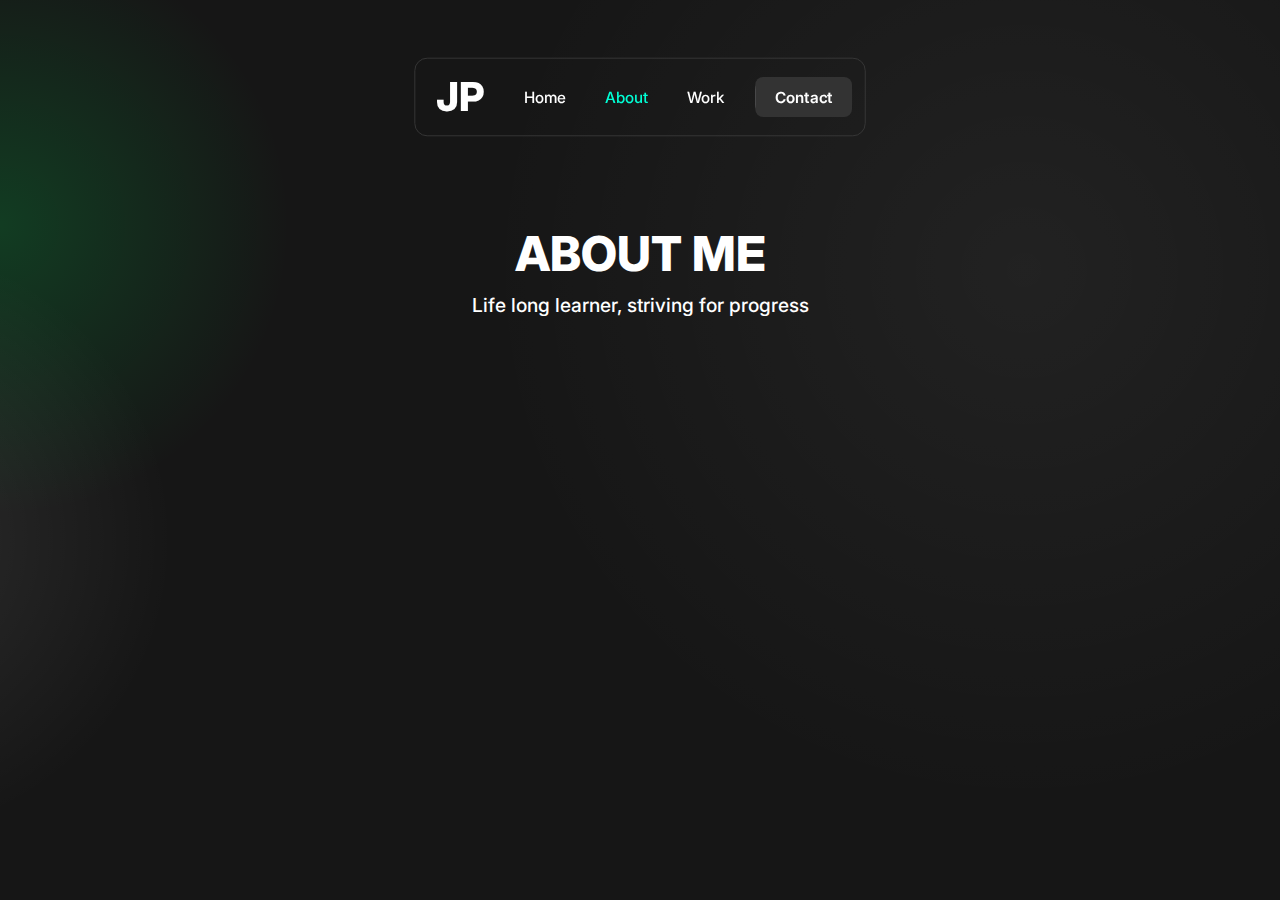
==== about-me.html @ a3877808 "First Upload + added .idea to gitignore" ====
<html lang="cz">

<head>
  <meta charset="UTF-8" />
  <meta name="viewport" content="width=device-width, initial-scale=1.0" />
  <link rel="stylesheet" href="reset.css" />
  <link rel="preconnect" href="https://fonts.googleapis.com" />
  <link rel="preconnect" href="https://fonts.gstatic.com" crossorigin />
  <link
    href="https://fonts.googleapis.com/css2?family=Gabarito:wght@400..900&family=Happy+Monkey&family=Inter:ital,opsz,wght@0,14..32,100..900;1,14..32,100..900&family=Karla:ital,wght@0,200..800;1,200..800&family=Roboto:ital,wght@0,100;0,300;0,400;0,500;0,700;0,900;1,100;1,300;1,400;1,500;1,700;1,900&display=swap"
    rel="stylesheet" />
  <link rel="stylesheet" href="about-me-styles.css" />
  <title>Jan Páleník</title>
</head>

<body>
  <nav>
    <ul class="nav-items">
      <li><p id="logo">JP</p></li>
      <li><a href="index.html" id="scroll-to-top">Home</a></li>
      <li><a id="about" href="about-me.html">About</a></li>
      <li><a href="...">Work</a></li>
      <li><button class="btn">Contact</button></li>
    </ul>
  </nav>
  <header>
    <section class="heading">
      <h1>ABOUT ME</h1>
      <p id="subtitle"> <span>Life long learner, striving for progress</p>
    </section>
  </header>
  <main>
  </main>
  <footer>
  </footer>
  <script src="index.js"></script>
</body>

</html>
---- about-me-styles.css ----
/* Root styles */
:root {
  --text: #fff;
  --background-color: #161616;
  --font: 'Inter', sans-serif;
}

.heading{
  display: flex;
  flex-direction: column;
  justify-content: center;
  align-items: center;

}
h1 {
  display: flex;
  align-items: center;
  padding-top: 14rem;
  justify-content: center;
  font-size: 3em;
  font-weight: 800;
}

#subtitle {

}

p,
a {
  font-size: 1.2rem;
  font-weight: 500;
  transition-duration: 0.3s;
  padding: 10px;
  border: solid 0px transparent;
  border-radius: 1rem;
  display: inline-block;
}

.btn {
  position: relative;
  font-size: 1.2rem;
  font-weight: 600;
  background: #bcbdc0;
  padding: 0.8rem 1.5rem;
  border-radius: 1rem;
  display: inline-block;
  border: none;
  outline: none;
  color: #FFF;
  cursor: pointer;
  z-index: 0;
}

#about {
  color: #00FFD5;
}

.btn::after {
  content: "";
  z-index: -1;
  position: absolute;
  width: 100%;
  height: 100%;
  background-color: #333;
  left: 0;
  top: 0;
  border-radius: 10px;
}

.btn::before {
  content: "";
  background: linear-gradient(
          45deg,
          #FF0000, #FF7300, #FFFB00, #48FF00,
          #00FFD5, #002BFF, #FF00C8, #FF0000
  );
  position: absolute;
  top: -2px;
  left: -2px;
  background-size: 600%;
  z-index: -1;
  width: calc(100% + 4px);
  height:  calc(100% + 4px);
  filter: blur(8px);
  animation: glowing 20s linear infinite;
  transition: opacity .3s ease-in-out;
  border-radius: 10px;
  opacity: 0;
}

@keyframes glowing {
  0% {background-position: 0 0;}
  50% {background-position: 400% 0;}
  100% {background-position: 0 0;}
}

.btn:hover::before {
  opacity: 1;
}

.btn:active:after {
  background: transparent;
}

a:hover {
  transform: translate(0, -0.2em);
  transition-timing-function: cubic-bezier(0.77,0,0.18,1);
  border-radius: 1rem;
}

body {
  background-color: var(--background-color);
  background-image:
    radial-gradient(circle at 0% 25%, rgba(0, 214, 83, 0.2) 0%, transparent 20%),
    radial-gradient(circle at -10% 60%, rgba(255, 255, 255, 0.1) 0%, transparent 20%),
    radial-gradient(circle at 80% 30%, rgba(255, 255, 255, 0.05) 0%, transparent 45%);
  font-family: var(--font);
  color: var(--text);
}


nav {
  position: fixed;
  box-sizing: border-box;
  display: flex;
  top: 0;
  align-items: center;
  width: 100%;
  padding: 3rem 6rem;
  font-size: 17px;
  left: 50%;
  gap:  2rem;
  transform: translateX(-50%);
  justify-content: center; /* Changed to add space between items */
  transition: opacity 0.3s ease-out;
}

.nav-hidden {
  opacity: 0; /* Class to hide the nav */
}


.nav-items {
  display: flex;
  gap: 1.8rem;
  align-items: center;
  border: solid 1px #3d3d3d;
  padding: 0.5rem 1rem;
  border-radius: 1rem;
  transform: scale(0.8);

}

#logo {
  font-weight: 800;
  font-size: 50px;
  position: sticky;
  transition: color;
}

#scroll-to-top {
  font-size: 1.2rem;
  font-weight: 500;
  transition-duration: 0.3s;
  padding: 10px;
  border: solid 0px transparent;
  border-radius: 1rem;
  display: inline-block;
}
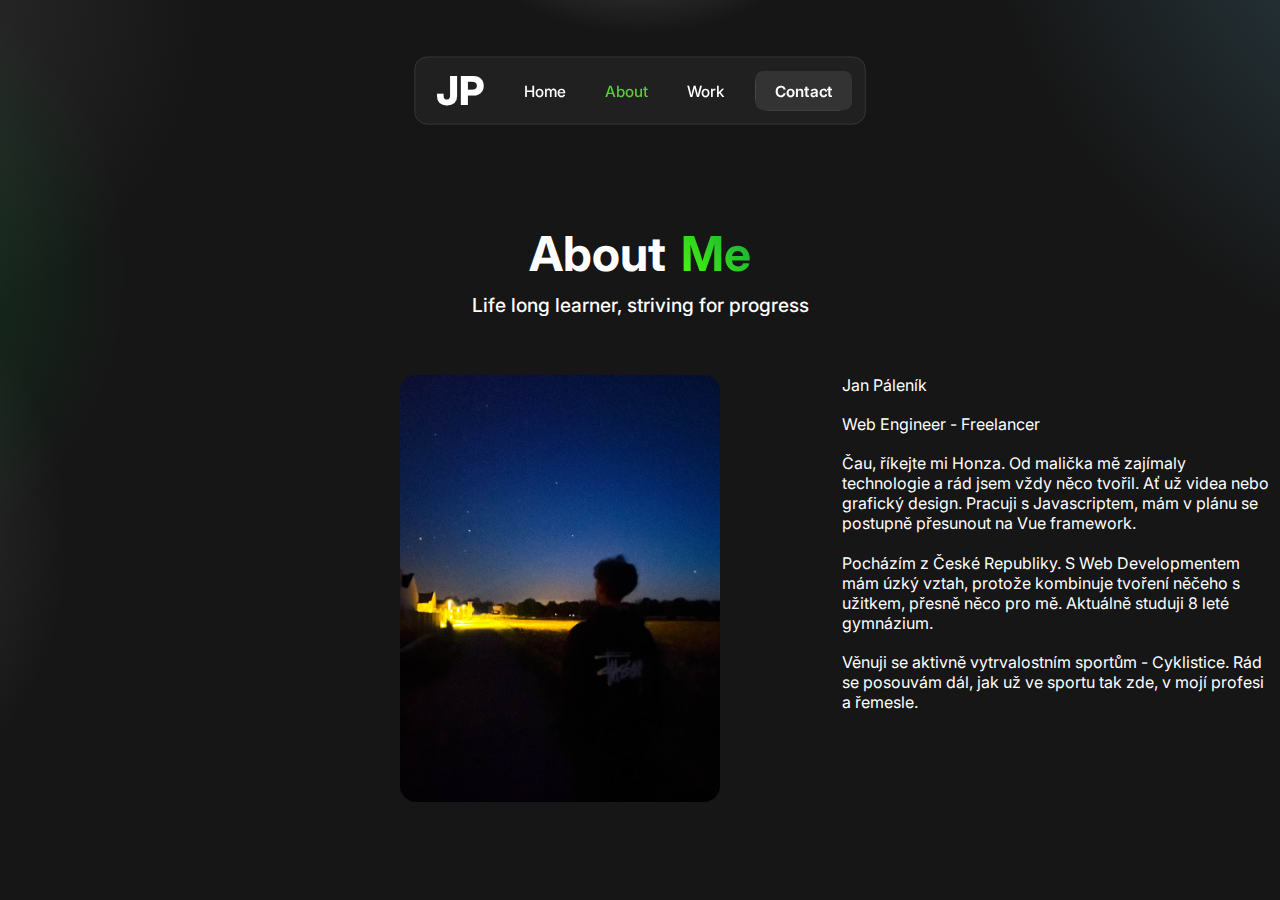
==== commit 06b3c0c1: "Worked on about me page, added graphic design, added layout to about me page. Hero page is finished " ====
--- a/about-me.html
+++ b/about-me.html
@@ -16,8 +16,8 @@
 <body>
   <nav>
     <ul class="nav-items">
-      <li><p id="logo">JP</p></li>
-      <li><a href="index.html" id="scroll-to-top">Home</a></li>
+      <li><a href="index.html" id="logo">JP</a></li>
+      <li><a href="index.html">Home</a></li>
       <li><a id="about" href="about-me.html">About</a></li>
       <li><a href="...">Work</a></li>
       <li><button class="btn">Contact</button></li>
@@ -25,12 +25,22 @@
   </nav>
   <header>
     <section class="heading">
-      <h1>ABOUT ME</h1>
+      <h1>About <span class="me">Me</span></h1>
       <p id="subtitle"> <span>Life long learner, striving for progress</p>
     </section>
   </header>
-  <main>
-  </main>
+<main>
+  <section class="paragraph">
+    <img src="IMG_2890-min.JPEG" alt="Jan Páleník">
+    <ul class="paragraph-list">
+      <li id="jan_palenik">Jan Páleník</li>
+      <li>Web Engineer - Freelancer</li>
+      <li>Čau, říkejte mi Honza. Od malička mě zajímaly technologie a rád jsem vždy něco tvořil. Ať už videa nebo grafický design. Pracuji s Javascriptem, mám v plánu se postupně přesunout na Vue framework.</li>
+      <li>Pocházím z České Republiky. S Web Developmentem mám úzký vztah, protože kombinuje tvoření něčeho s užitkem, přesně něco pro mě. Aktuálně studuji 8 leté gymnázium.</li>
+      <li>Věnuji se aktivně vytrvalostním sportům - Cyklistice. Rád se posouvám dál, jak už ve sportu tak zde, v mojí profesi a řemesle.</li>
+    </ul>
+  </section>
+</main>
   <footer>
   </footer>
   <script src="index.js"></script>
--- a/about-me-styles.css
+++ b/about-me-styles.css
@@ -18,7 +18,14 @@
   padding-top: 14rem;
   justify-content: center;
   font-size: 3em;
-  font-weight: 800;
+  font-weight: 700;
+}
+
+.me {
+  margin-left: 0.3em;
+  background: linear-gradient(45deg ,#48FF00, rgba(17, 218, 87, 0.72));
+  -webkit-background-clip: text;
+  -webkit-text-fill-color: transparent;
 }
 
 #subtitle {
@@ -52,7 +59,7 @@
 }
 
 #about {
-  color: #00FFD5;
+  color: #58CC3C;
 }
 
 .btn::after {
@@ -110,14 +117,15 @@
 
 body {
   background-color: var(--background-color);
-  background-image:
-    radial-gradient(circle at 0% 25%, rgba(0, 214, 83, 0.2) 0%, transparent 20%),
-    radial-gradient(circle at -10% 60%, rgba(255, 255, 255, 0.1) 0%, transparent 20%),
-    radial-gradient(circle at 80% 30%, rgba(255, 255, 255, 0.05) 0%, transparent 45%);
+  background-image: radial-gradient(circle at 50% -25%, #BCBDC0 -10%, transparent 20%),
+  radial-gradient(circle at -10% 0%, rgba(255, 255, 255, 0.1) 0%, transparent 20%),
+  radial-gradient(circle at -15% 30%, rgba(0, 214, 83, 0.2) 0%, transparent 20%),
+  radial-gradient(circle at -20% 60%, #BCBDC0 -50%, transparent 20%),
+  radial-gradient(circle at 120% -20%, #334E58 0%, transparent 30%),
+  url('Noise & Texture.png'); /* Add the noise texture image */
   font-family: var(--font);
   color: var(--text);
 }
-
 
 nav {
   position: fixed;
@@ -141,17 +149,19 @@
 
 
 .nav-items {
+  background: rgba(44, 44, 44, 0.45);
   display: flex;
   gap: 1.8rem;
   align-items: center;
   border: solid 1px #3d3d3d;
-  padding: 0.5rem 1rem;
+  padding: 0.1em 1rem;
   border-radius: 1rem;
   transform: scale(0.8);
 
 }
 
 #logo {
+  border-radius: 1rem;
   font-weight: 800;
   font-size: 50px;
   position: sticky;
@@ -167,3 +177,32 @@
   border-radius: 1rem;
   display: inline-block;
 }
+
+.paragraph {
+  display: flex;
+}
+
+.paragraph-list {
+  display: flex;
+  flex-wrap: wrap;
+  word-break: auto-phrase;
+  flex-direction: column;
+}
+
+#jan_palenik {
+  margin-top: 3rem;
+}
+
+.paragraph-list li {
+  margin: 0.6rem;
+}
+
+
+img {
+  grid-row: 1;
+  border-radius: 1rem;
+  display: flex;
+  justify-content: space-between;
+  margin: 3rem 7em 0em 25rem;
+  width: 20em;
+}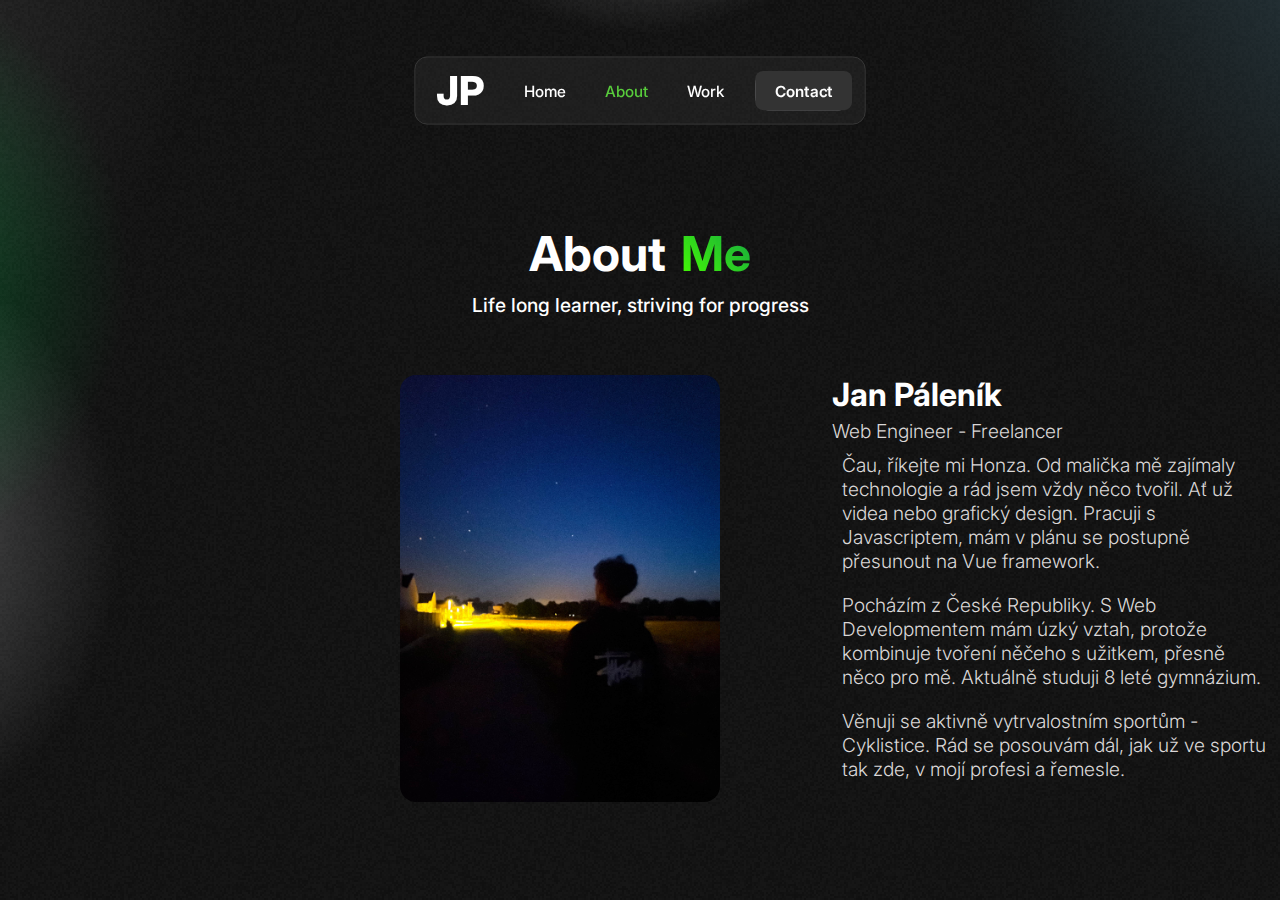
==== commit 80fb9096: "subtle changes of graphics" ====
--- a/about-me.html
+++ b/about-me.html
@@ -32,13 +32,13 @@
 <main>
   <section class="paragraph">
     <img src="IMG_2890-min.JPEG" alt="Jan Páleník">
-    <ul class="paragraph-list">
-      <li id="jan_palenik">Jan Páleník</li>
-      <li>Web Engineer - Freelancer</li>
-      <li>Čau, říkejte mi Honza. Od malička mě zajímaly technologie a rád jsem vždy něco tvořil. Ať už videa nebo grafický design. Pracuji s Javascriptem, mám v plánu se postupně přesunout na Vue framework.</li>
-      <li>Pocházím z České Republiky. S Web Developmentem mám úzký vztah, protože kombinuje tvoření něčeho s užitkem, přesně něco pro mě. Aktuálně studuji 8 leté gymnázium.</li>
-      <li>Věnuji se aktivně vytrvalostním sportům - Cyklistice. Rád se posouvám dál, jak už ve sportu tak zde, v mojí profesi a řemesle.</li>
-    </ul>
+    <section class="paragraph-list">
+      <p id="jan_palenik" class="about-paragraph">Jan Páleník</p>
+      <p id="undertitle" class="about-paragraph">Web Engineer - Freelancer</p>
+      <p class="about-paragraph">Čau, říkejte mi Honza. Od malička mě zajímaly technologie a rád jsem vždy něco tvořil. Ať už videa nebo grafický design. Pracuji s Javascriptem, mám v plánu se postupně přesunout na Vue framework.</p>
+      <p class="about-paragraph">Pocházím z České Republiky. S Web Developmentem mám úzký vztah, protože kombinuje tvoření něčeho s užitkem, přesně něco pro mě. Aktuálně studuji 8 leté gymnázium.</p>
+      <p class="about-paragraph">Věnuji se aktivně vytrvalostním sportům - Cyklistice. Rád se posouvám dál, jak už ve sportu tak zde, v mojí profesi a řemesle.</p>
+    </section>
   </section>
 </main>
   <footer>
--- a/about-me-styles.css
+++ b/about-me-styles.css
@@ -117,12 +117,13 @@
 
 body {
   background-color: var(--background-color);
-  background-image: radial-gradient(circle at 50% -25%, #BCBDC0 -10%, transparent 20%),
-  radial-gradient(circle at -10% 0%, rgba(255, 255, 255, 0.1) 0%, transparent 20%),
-  radial-gradient(circle at -15% 30%, rgba(0, 214, 83, 0.2) 0%, transparent 20%),
-  radial-gradient(circle at -20% 60%, #BCBDC0 -50%, transparent 20%),
-  radial-gradient(circle at 120% -20%, #334E58 0%, transparent 30%),
-  url('Noise & Texture.png'); /* Add the noise texture image */
+  background-image:
+          radial-gradient(circle at 50% -25%, #BCBDC0 -10%, transparent 20%),
+          radial-gradient(circle at -10% 0%, rgba(255, 255, 255, 0.1) 0%, transparent 20%),
+          radial-gradient(circle at -15% 30%, rgba(0, 214, 83, 0.2) 10%, transparent 20%),
+          radial-gradient(circle at -15% 60%, #BCBDC0 -20%, transparent 20%),
+          radial-gradient(circle at 120% -20%, #334E58 0%, transparent 30%),
+          url('Noise & Texture.png'); /* Add the noise texture image */
   font-family: var(--font);
   color: var(--text);
 }
@@ -185,13 +186,30 @@
 .paragraph-list {
   display: flex;
   flex-wrap: wrap;
-  word-break: auto-phrase;
   flex-direction: column;
+
 }
 
 #jan_palenik {
   margin-top: 3rem;
-}
+  color: white;
+  font-family: Inter;
+  font-weight: 700;
+  font-size: 2rem;
+  padding: 0;
+}
+
+#undertitle {
+  margin-top: 0.3rem;
+  padding: 0;
+}
+
+.about-paragraph {
+  font-weight: 300;
+  color: rgb(218, 215, 215);
+}
+
+
 
 .paragraph-list li {
   margin: 0.6rem;
